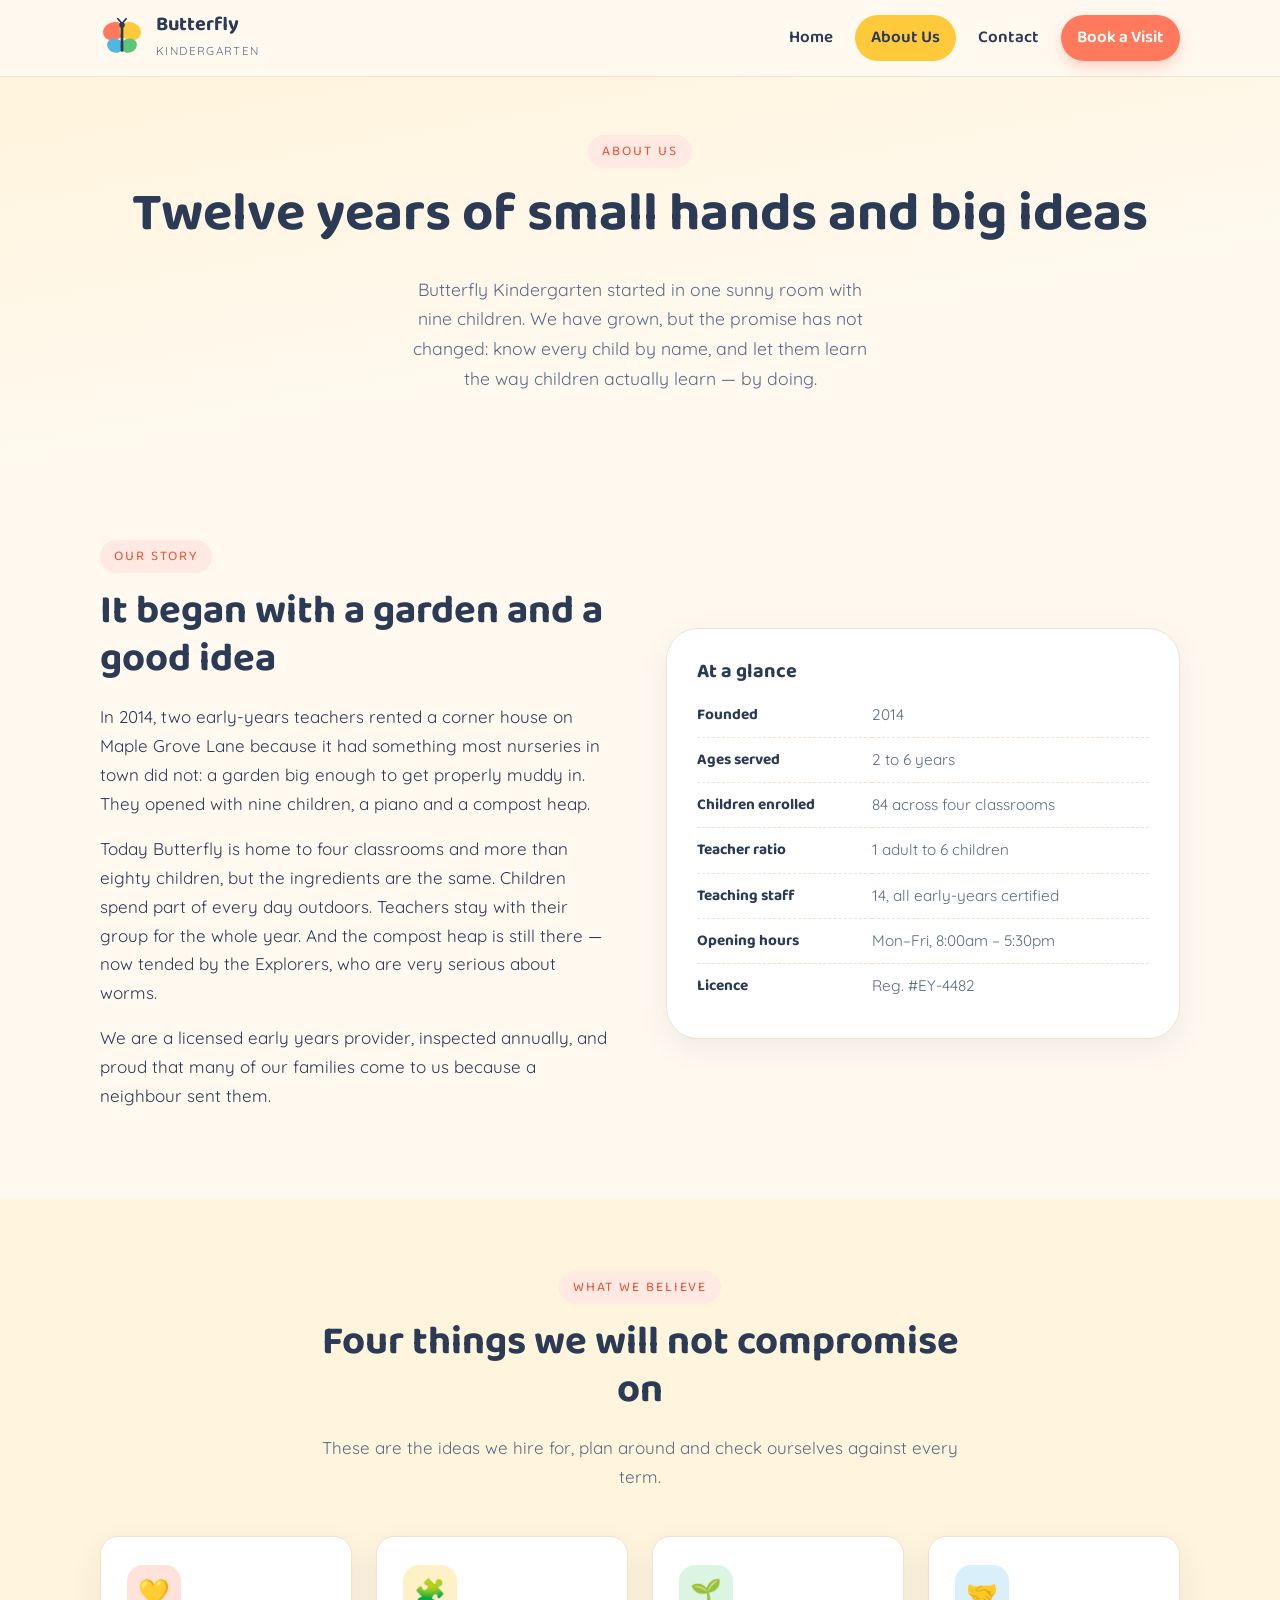
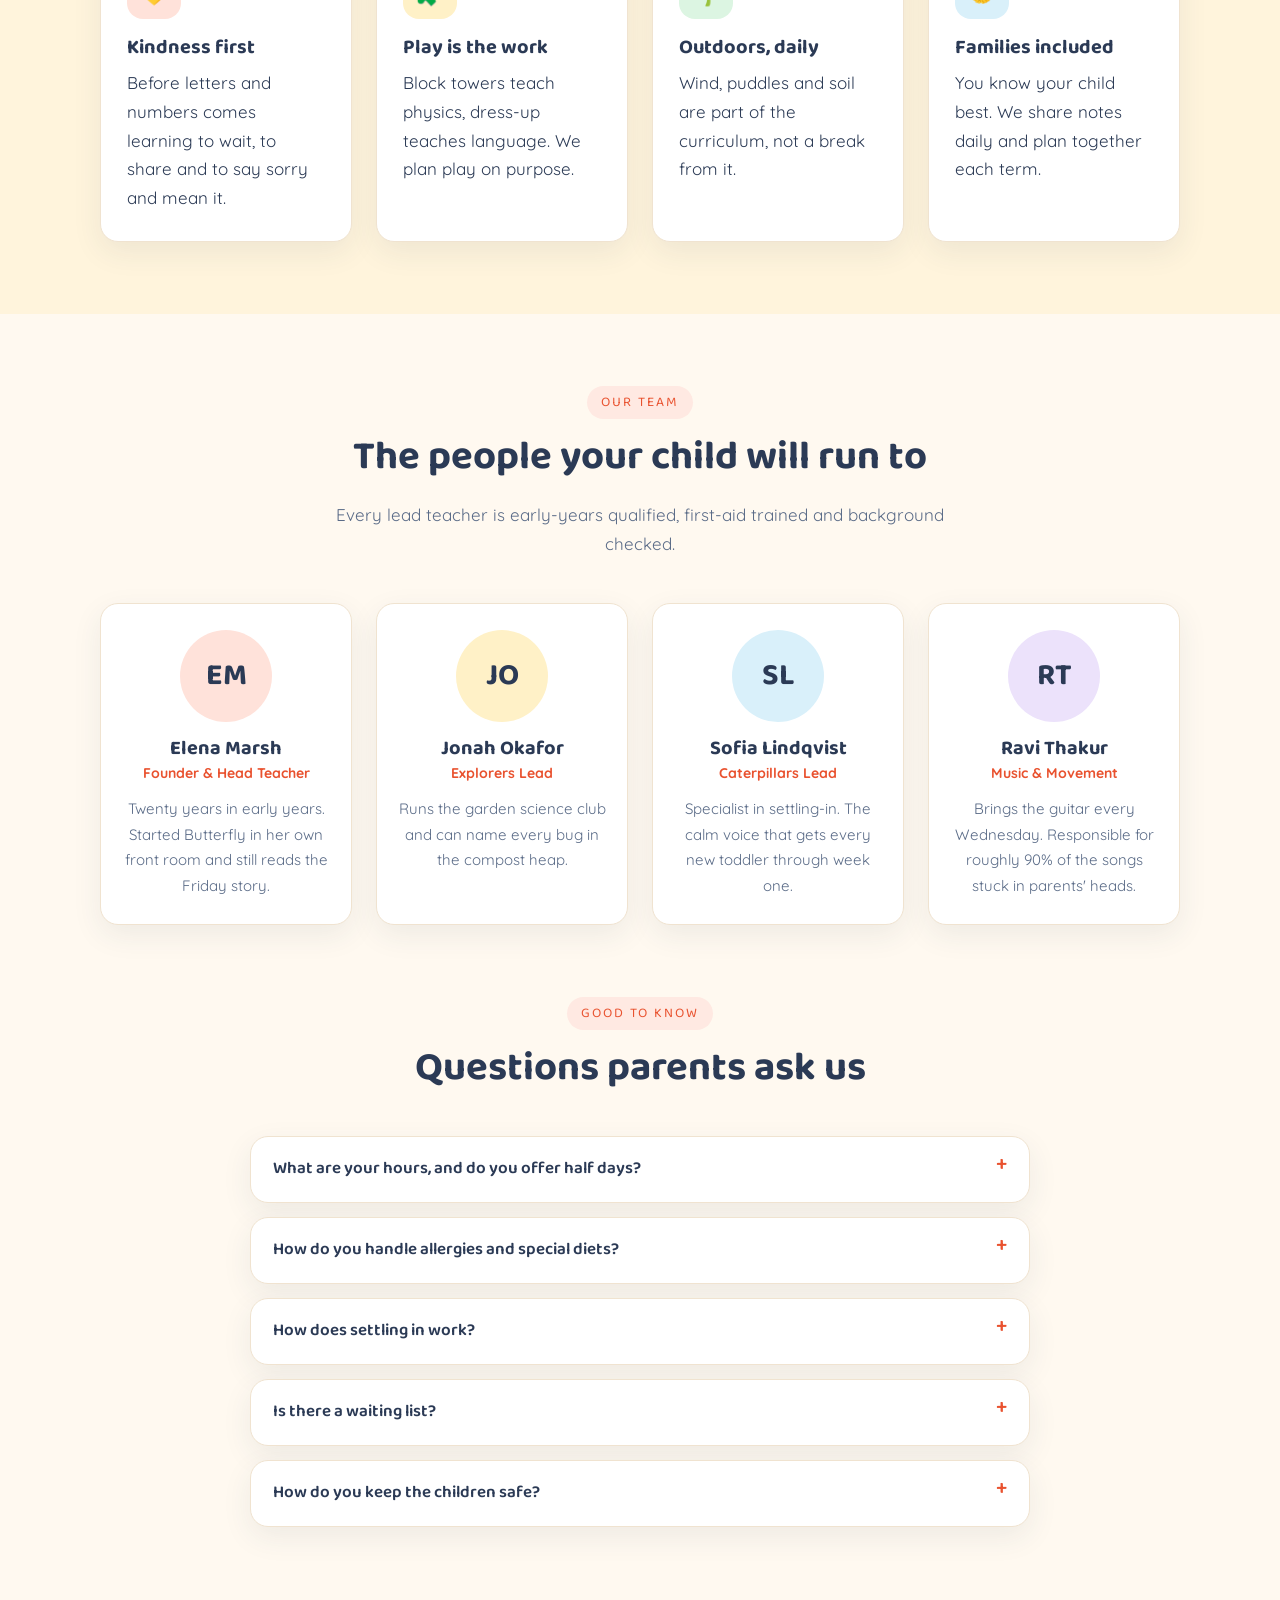
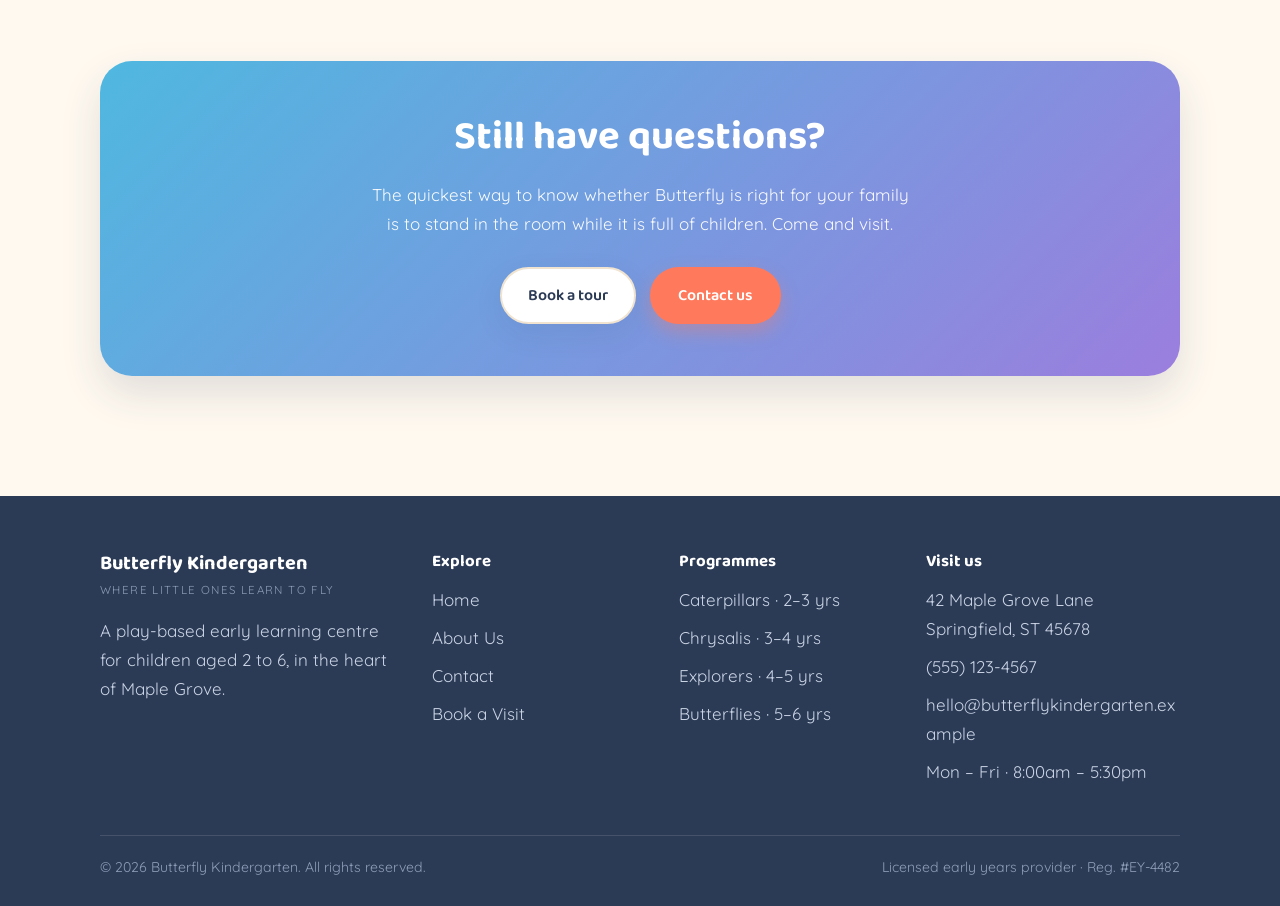
==== about.html @ 74ca659b "Add Butterfly Kindergarten website (home, about, contact) A static three-page site for a kindergarte" ====
<!DOCTYPE html>
<html lang="en">
<head>
<meta charset="utf-8">
<meta name="viewport" content="width=device-width, initial-scale=1">
<title>About Us — Butterfly Kindergarten</title>
<meta name="description" content="Our story, our values and the teachers who care for your child every day at Butterfly Kindergarten.">
<link rel="icon" href="data:image/svg+xml,<svg xmlns='http://www.w3.org/2000/svg' viewBox='0 0 100 100'><text y='.9em' font-size='90'>🦋</text></svg>">
<link rel="preconnect" href="https://fonts.googleapis.com">
<link rel="preconnect" href="https://fonts.gstatic.com" crossorigin>
<link href="https://fonts.googleapis.com/css2?family=Baloo+2:wght@500;600;700&family=Quicksand:wght@400;500;600;700&display=swap" rel="stylesheet">
<link rel="stylesheet" href="css/styles.css">
</head>
<body>
<a class="skip-link" href="#main">Skip to content</a>

<header class="site-header">
  <div class="wrap">
    <a class="brand" href="index.html">
      <svg class="brand__mark" viewBox="0 0 64 64" role="img" aria-hidden="true">
        <ellipse cx="20" cy="22" rx="16" ry="13" fill="#ff7a5c" transform="rotate(-20 20 22)"/>
        <ellipse cx="44" cy="22" rx="16" ry="13" fill="#ffc93c" transform="rotate(20 44 22)"/>
        <ellipse cx="22" cy="43" rx="12" ry="10" fill="#4fb8e0" transform="rotate(20 22 43)"/>
        <ellipse cx="42" cy="43" rx="12" ry="10" fill="#5fc47b" transform="rotate(-20 42 43)"/>
        <rect x="30" y="14" width="4" height="38" rx="2" fill="#2b3a55"/>
        <circle cx="32" cy="13" r="4" fill="#2b3a55"/>
        <path d="M32 11 L26 4 M32 11 L38 4" stroke="#2b3a55" stroke-width="2.5" stroke-linecap="round" fill="none"/>
      </svg>
      <span>
        <span class="brand__name">Butterfly</span>
        <span class="brand__tag">Kindergarten</span>
      </span>
    </a>

    <button class="nav-toggle" type="button" aria-expanded="false" aria-controls="primary-nav" aria-label="Toggle menu">
      <span></span><span></span><span></span>
    </button>

    <nav class="site-nav" id="primary-nav" aria-label="Main">
      <ul>
        <li><a href="index.html">Home</a></li>
        <li><a href="about.html" aria-current="page">About Us</a></li>
        <li><a href="contact.html">Contact</a></li>
        <li class="nav-cta"><a href="contact.html#enquiry">Book a Visit</a></li>
      </ul>
    </nav>
  </div>
</header>

<main id="main">

  <!-- Page hero -->
  <section class="hero">
    <div class="wrap" style="grid-template-columns:1fr; text-align:center; padding-block:58px;">
      <div>
        <span class="eyebrow">About us</span>
        <h1>Twelve years of small hands and big ideas</h1>
        <p class="hero__lead" style="margin-inline:auto;">
          Butterfly Kindergarten started in one sunny room with nine children.
          We have grown, but the promise has not changed: know every child by name,
          and let them learn the way children actually learn — by doing.
        </p>
      </div>
    </div>
  </section>

  <!-- Story -->
  <section class="section">
    <div class="wrap split">
      <div>
        <span class="eyebrow">Our story</span>
        <h2>It began with a garden and a good idea</h2>
        <p>
          In 2014, two early-years teachers rented a corner house on Maple Grove Lane
          because it had something most nurseries in town did not: a garden big enough
          to get properly muddy in. They opened with nine children, a piano and a
          compost heap.
        </p>
        <p>
          Today Butterfly is home to four classrooms and more than eighty children,
          but the ingredients are the same. Children spend part of every day outdoors.
          Teachers stay with their group for the whole year. And the compost heap is
          still there — now tended by the Explorers, who are very serious about worms.
        </p>
        <p>
          We are a licensed early years provider, inspected annually, and proud that
          many of our families come to us because a neighbour sent them.
        </p>
      </div>

      <div class="panel">
        <h3>At a glance</h3>
        <table class="hours-table">
          <tbody>
            <tr><th scope="row">Founded</th><td>2014</td></tr>
            <tr><th scope="row">Ages served</th><td>2 to 6 years</td></tr>
            <tr><th scope="row">Children enrolled</th><td>84 across four classrooms</td></tr>
            <tr><th scope="row">Teacher ratio</th><td>1 adult to 6 children</td></tr>
            <tr><th scope="row">Teaching staff</th><td>14, all early-years certified</td></tr>
            <tr><th scope="row">Opening hours</th><td>Mon–Fri, 8:00am – 5:30pm</td></tr>
            <tr><th scope="row">Licence</th><td>Reg. #EY-4482</td></tr>
          </tbody>
        </table>
      </div>
    </div>
  </section>

  <!-- Values -->
  <section class="section" style="background:#fff4dc;">
    <div class="wrap">
      <div class="section-head">
        <span class="eyebrow">What we believe</span>
        <h2>Four things we will not compromise on</h2>
        <p>These are the ideas we hire for, plan around and check ourselves against every term.</p>
      </div>

      <div class="grid grid--4">
        <article class="card">
          <div class="card__icon bg-coral" aria-hidden="true">💛</div>
          <h3>Kindness first</h3>
          <p>Before letters and numbers comes learning to wait, to share and to say sorry and mean it.</p>
        </article>
        <article class="card">
          <div class="card__icon bg-sun" aria-hidden="true">🧩</div>
          <h3>Play is the work</h3>
          <p>Block towers teach physics, dress-up teaches language. We plan play on purpose.</p>
        </article>
        <article class="card">
          <div class="card__icon bg-leaf" aria-hidden="true">🌱</div>
          <h3>Outdoors, daily</h3>
          <p>Wind, puddles and soil are part of the curriculum, not a break from it.</p>
        </article>
        <article class="card">
          <div class="card__icon bg-sky" aria-hidden="true">🤝</div>
          <h3>Families included</h3>
          <p>You know your child best. We share notes daily and plan together each term.</p>
        </article>
      </div>
    </div>
  </section>

  <!-- Team -->
  <section class="section">
    <div class="wrap">
      <div class="section-head">
        <span class="eyebrow">Our team</span>
        <h2>The people your child will run to</h2>
        <p>Every lead teacher is early-years qualified, first-aid trained and background checked.</p>
      </div>

      <div class="grid grid--4">
        <article class="teacher">
          <div class="teacher__avatar bg-coral" aria-hidden="true">EM</div>
          <h3>Elena Marsh</h3>
          <p class="role">Founder &amp; Head Teacher</p>
          <p>Twenty years in early years. Started Butterfly in her own front room and still reads the Friday story.</p>
        </article>
        <article class="teacher">
          <div class="teacher__avatar bg-sun" aria-hidden="true">JO</div>
          <h3>Jonah Okafor</h3>
          <p class="role">Explorers Lead</p>
          <p>Runs the garden science club and can name every bug in the compost heap.</p>
        </article>
        <article class="teacher">
          <div class="teacher__avatar bg-sky" aria-hidden="true">SL</div>
          <h3>Sofia Lindqvist</h3>
          <p class="role">Caterpillars Lead</p>
          <p>Specialist in settling-in. The calm voice that gets every new toddler through week one.</p>
        </article>
        <article class="teacher">
          <div class="teacher__avatar bg-grape" aria-hidden="true">RT</div>
          <h3>Ravi Thakur</h3>
          <p class="role">Music &amp; Movement</p>
          <p>Brings the guitar every Wednesday. Responsible for roughly 90% of the songs stuck in parents' heads.</p>
        </article>
      </div>
    </div>
  </section>

  <!-- FAQ -->
  <section class="section" style="padding-top:0;">
    <div class="wrap" style="max-width:820px;">
      <div class="section-head">
        <span class="eyebrow">Good to know</span>
        <h2>Questions parents ask us</h2>
      </div>

      <details>
        <summary>What are your hours, and do you offer half days?</summary>
        <p>We are open Monday to Friday, 8:00am to 5:30pm. Half-day places run 8:00am to 1:00pm and include lunch. Both options are available for every age group, subject to space.</p>
      </details>
      <details>
        <summary>How do you handle allergies and special diets?</summary>
        <p>All meals are cooked on site and we run a nut-free kitchen. Allergies and dietary needs are recorded at enrolment, displayed in the kitchen and reviewed with you each term.</p>
      </details>
      <details>
        <summary>How does settling in work?</summary>
        <p>New children come for two short visits with a parent before their first full day, then build up over the first week. Your child's lead teacher stays in touch daily until everyone feels at home.</p>
      </details>
      <details>
        <summary>Is there a waiting list?</summary>
        <p>Usually, yes — especially for September starts. We recommend registering interest six to nine months ahead. Siblings of current children are offered places first.</p>
      </details>
      <details>
        <summary>How do you keep the children safe?</summary>
        <p>Secure keypad entry, CCTV at all external doors, a signed daily pick-up list and staff background checks renewed every three years. Fire drills run monthly.</p>
      </details>
    </div>
  </section>

  <!-- CTA -->
  <section class="section section--tight">
    <div class="wrap">
      <div class="band">
        <h2>Still have questions?</h2>
        <p>The quickest way to know whether Butterfly is right for your family is to stand in the room while it is full of children. Come and visit.</p>
        <div class="hero__actions" style="justify-content:center;">
          <a class="btn btn--ghost" href="contact.html#enquiry">Book a tour</a>
          <a class="btn btn--primary" href="contact.html">Contact us</a>
        </div>
      </div>
    </div>
  </section>

</main>

<footer class="site-footer">
  <div class="wrap">
    <div class="footer-grid">
      <div>
        <span class="brand__name">Butterfly Kindergarten</span>
        <span class="brand__tag">Where little ones learn to fly</span>
        <p style="margin-top:14px;">A play-based early learning centre for children aged 2 to 6, in the heart of Maple Grove.</p>
      </div>
      <div>
        <h4>Explore</h4>
        <ul>
          <li><a href="index.html">Home</a></li>
          <li><a href="about.html">About Us</a></li>
          <li><a href="contact.html">Contact</a></li>
          <li><a href="contact.html#enquiry">Book a Visit</a></li>
        </ul>
      </div>
      <div>
        <h4>Programmes</h4>
        <ul>
          <li>Caterpillars · 2–3 yrs</li>
          <li>Chrysalis · 3–4 yrs</li>
          <li>Explorers · 4–5 yrs</li>
          <li>Butterflies · 5–6 yrs</li>
        </ul>
      </div>
      <div>
        <h4>Visit us</h4>
        <ul>
          <li>42 Maple Grove Lane<br>Springfield, ST 45678</li>
          <li><a href="tel:+15551234567">(555) 123-4567</a></li>
          <li><a href="mailto:hello@butterflykindergarten.example">hello@butterflykindergarten.example</a></li>
          <li>Mon – Fri · 8:00am – 5:30pm</li>
        </ul>
      </div>
    </div>
    <div class="footer-bottom">
      <span>&copy; <span data-year>2026</span> Butterfly Kindergarten. All rights reserved.</span>
      <span>Licensed early years provider · Reg. #EY-4482</span>
    </div>
  </div>
</footer>

<script src="js/main.js"></script>
</body>
</html>
---- css/styles.css ----
/* ==========================================================================
   Butterfly Kindergarten — shared stylesheet
   ========================================================================== */

:root {
  --sun: #ffc93c;
  --sun-dark: #f0ac00;
  --coral: #ff7a5c;
  --coral-dark: #e9522f;
  --sky: #4fb8e0;
  --leaf: #5fc47b;
  --grape: #9b7ede;

  --ink: #2b3a55;
  --ink-soft: #5a6b87;
  --cream: #fff9f0;
  --white: #ffffff;
  --line: #f0e3d0;

  --radius: 18px;
  --radius-lg: 32px;
  --shadow: 0 10px 30px rgba(43, 58, 85, 0.08);
  --shadow-lift: 0 18px 40px rgba(43, 58, 85, 0.14);

  --wrap: 1120px;
  --font-head: "Baloo 2", "Trebuchet MS", "Segoe UI", sans-serif;
  --font-body: "Quicksand", "Segoe UI", system-ui, sans-serif;
}

*,
*::before,
*::after { box-sizing: border-box; }

html { scroll-behavior: smooth; }

body {
  margin: 0;
  font-family: var(--font-body);
  font-size: 17px;
  line-height: 1.7;
  color: var(--ink);
  background: var(--cream);
  -webkit-font-smoothing: antialiased;
}

h1, h2, h3, h4 {
  font-family: var(--font-head);
  line-height: 1.2;
  color: var(--ink);
  margin: 0 0 0.5em;
}

h1 { font-size: clamp(2.1rem, 5vw, 3.4rem); }
h2 { font-size: clamp(1.7rem, 3.6vw, 2.5rem); }
h3 { font-size: 1.25rem; }

p { margin: 0 0 1rem; }

a { color: var(--coral-dark); }

img { max-width: 100%; display: block; }

.wrap {
  width: 100%;
  max-width: var(--wrap);
  margin-inline: auto;
  padding-inline: 20px;
}

.section { padding: 72px 0; }
.section--tight { padding: 48px 0; }

.section-head {
  max-width: 640px;
  margin: 0 auto 44px;
  text-align: center;
}

.section-head p {
  color: var(--ink-soft);
  margin-bottom: 0;
}

.eyebrow {
  display: inline-block;
  font-family: var(--font-head);
  font-size: 0.85rem;
  letter-spacing: 0.14em;
  text-transform: uppercase;
  color: var(--coral-dark);
  background: #ffe9e2;
  border-radius: 999px;
  padding: 5px 14px;
  margin-bottom: 14px;
}

.skip-link {
  position: absolute;
  left: -9999px;
  top: 0;
  background: var(--ink);
  color: #fff;
  padding: 10px 18px;
  border-radius: 0 0 var(--radius) 0;
  z-index: 100;
}

.skip-link:focus { left: 0; }

:focus-visible {
  outline: 3px solid var(--sky);
  outline-offset: 3px;
  border-radius: 6px;
}

/* --- Buttons --------------------------------------------------------- */

.btn {
  display: inline-flex;
  align-items: center;
  gap: 8px;
  font-family: var(--font-head);
  font-size: 1rem;
  font-weight: 600;
  text-decoration: none;
  padding: 13px 26px;
  border-radius: 999px;
  border: 2px solid transparent;
  cursor: pointer;
  transition: transform 0.15s ease, box-shadow 0.15s ease, background 0.15s ease;
}

.btn:hover { transform: translateY(-2px); }

.btn--primary {
  background: var(--coral);
  color: #fff;
  box-shadow: 0 8px 18px rgba(255, 122, 92, 0.35);
}

.btn--primary:hover { background: var(--coral-dark); }

.btn--ghost {
  background: var(--white);
  color: var(--ink);
  border-color: var(--line);
  box-shadow: var(--shadow);
}

.btn--ghost:hover { border-color: var(--sun); }

/* --- Header / navigation --------------------------------------------- */

.site-header {
  position: sticky;
  top: 0;
  z-index: 50;
  background: rgba(255, 249, 240, 0.92);
  backdrop-filter: blur(8px);
  border-bottom: 1px solid var(--line);
}

.site-header .wrap {
  display: flex;
  align-items: center;
  justify-content: space-between;
  gap: 16px;
  min-height: 76px;
}

.brand {
  display: flex;
  align-items: center;
  gap: 12px;
  text-decoration: none;
  color: var(--ink);
}

.brand__mark {
  width: 44px;
  height: 44px;
  flex: none;
}

.brand__name {
  font-family: var(--font-head);
  font-size: 1.25rem;
  font-weight: 700;
  line-height: 1.1;
  display: block;
}

.brand__tag {
  font-size: 0.72rem;
  letter-spacing: 0.12em;
  text-transform: uppercase;
  color: var(--ink-soft);
}

.nav-toggle {
  display: none;
  background: var(--white);
  border: 1px solid var(--line);
  border-radius: 12px;
  padding: 9px 11px;
  cursor: pointer;
}

.nav-toggle span {
  display: block;
  width: 22px;
  height: 2px;
  background: var(--ink);
  border-radius: 2px;
}

.nav-toggle span + span { margin-top: 5px; }

.site-nav ul {
  display: flex;
  align-items: center;
  gap: 6px;
  list-style: none;
  margin: 0;
  padding: 0;
}

.site-nav a {
  display: block;
  font-family: var(--font-head);
  font-weight: 600;
  text-decoration: none;
  color: var(--ink);
  padding: 9px 16px;
  border-radius: 999px;
}

.site-nav a:hover { background: #ffeec9; }

.site-nav a[aria-current="page"] {
  background: var(--sun);
  color: var(--ink);
}

.site-nav .nav-cta a {
  background: var(--coral);
  color: #fff;
  box-shadow: 0 6px 14px rgba(255, 122, 92, 0.3);
}

.site-nav .nav-cta a:hover { background: var(--coral-dark); }

/* --- Hero ------------------------------------------------------------- */

.hero {
  position: relative;
  overflow: hidden;
  background: linear-gradient(170deg, #fff4dc 0%, var(--cream) 70%);
}

.hero .wrap {
  display: grid;
  grid-template-columns: 1.05fr 0.95fr;
  gap: 48px;
  align-items: center;
  padding-block: 72px;
}

.hero__title span { color: var(--coral-dark); }

.hero__lead {
  font-size: 1.1rem;
  color: var(--ink-soft);
  max-width: 48ch;
}

.hero__actions {
  display: flex;
  flex-wrap: wrap;
  gap: 14px;
  margin-top: 28px;
}

.hero__facts {
  display: grid;
  grid-template-columns: repeat(3, auto);
  justify-content: start;
  gap: 28px;
  margin-top: 40px;
  padding-top: 26px;
  border-top: 1px dashed var(--line);
}

.fact strong {
  display: block;
  font-family: var(--font-head);
  font-size: 1.8rem;
  color: var(--coral-dark);
  line-height: 1;
}

.fact span {
  font-size: 0.86rem;
  color: var(--ink-soft);
}

.hero__art {
  background: var(--white);
  border-radius: var(--radius-lg);
  padding: 22px;
  box-shadow: var(--shadow-lift);
  transform: rotate(-1.5deg);
}

.hero__art svg { border-radius: var(--radius); }

/* --- Cards ------------------------------------------------------------ */

.grid {
  display: grid;
  gap: 24px;
}

.grid--3 { grid-template-columns: repeat(3, 1fr); }
.grid--4 { grid-template-columns: repeat(4, 1fr); }
.grid--2 { grid-template-columns: repeat(2, 1fr); }

.card {
  background: var(--white);
  border: 1px solid var(--line);
  border-radius: var(--radius);
  padding: 28px 26px;
  box-shadow: var(--shadow);
  transition: transform 0.18s ease, box-shadow 0.18s ease;
}

.card:hover {
  transform: translateY(-4px);
  box-shadow: var(--shadow-lift);
}

.card p:last-child { margin-bottom: 0; }

.card__icon {
  width: 54px;
  height: 54px;
  display: grid;
  place-items: center;
  border-radius: 16px;
  font-size: 1.6rem;
  margin-bottom: 16px;
}

.bg-sun   { background: #fff1c7; }
.bg-coral { background: #ffe2da; }
.bg-sky   { background: #d9f0fa; }
.bg-leaf  { background: #dcf5e2; }
.bg-grape { background: #ece2fb; }

.card__meta {
  display: inline-block;
  font-size: 0.82rem;
  font-weight: 700;
  color: var(--ink-soft);
  background: var(--cream);
  border-radius: 999px;
  padding: 3px 12px;
  margin-bottom: 12px;
}

/* --- Split feature ---------------------------------------------------- */

.split {
  display: grid;
  grid-template-columns: 1fr 1fr;
  gap: 52px;
  align-items: center;
}

.checklist {
  list-style: none;
  margin: 0;
  padding: 0;
}

.checklist li {
  position: relative;
  padding-left: 34px;
  margin-bottom: 12px;
}

.checklist li::before {
  content: "✓";
  position: absolute;
  left: 0;
  top: 2px;
  width: 22px;
  height: 22px;
  display: grid;
  place-items: center;
  font-size: 0.78rem;
  font-weight: 700;
  color: #fff;
  background: var(--leaf);
  border-radius: 50%;
}

.panel {
  background: var(--white);
  border: 1px solid var(--line);
  border-radius: var(--radius-lg);
  padding: 30px;
  box-shadow: var(--shadow);
}

/* --- Schedule / timeline --------------------------------------------- */

.timeline {
  list-style: none;
  margin: 0;
  padding: 0;
  border-left: 3px dotted var(--sun);
}

.timeline li {
  position: relative;
  padding: 0 0 24px 26px;
}

.timeline li::before {
  content: "";
  position: absolute;
  left: -9px;
  top: 8px;
  width: 15px;
  height: 15px;
  background: var(--coral);
  border: 3px solid var(--cream);
  border-radius: 50%;
}

.timeline time {
  display: block;
  font-family: var(--font-head);
  font-weight: 700;
  color: var(--coral-dark);
}

.timeline p {
  margin: 2px 0 0;
  color: var(--ink-soft);
}

/* --- Band (colour block) --------------------------------------------- */

.band {
  background: linear-gradient(135deg, var(--sky), var(--grape));
  color: #fff;
  border-radius: var(--radius-lg);
  padding: 52px 44px;
  text-align: center;
  box-shadow: var(--shadow-lift);
}

.band h2 { color: #fff; }

.band p {
  max-width: 54ch;
  margin-inline: auto;
  opacity: 0.95;
}

.band .btn--ghost { color: var(--ink); }

/* --- Testimonials ----------------------------------------------------- */

.quote {
  background: var(--white);
  border: 1px solid var(--line);
  border-left: 5px solid var(--sun);
  border-radius: var(--radius);
  padding: 26px;
  box-shadow: var(--shadow);
}

.quote blockquote {
  margin: 0 0 14px;
  font-size: 1.02rem;
  font-style: italic;
  color: var(--ink);
}

.quote figcaption {
  font-size: 0.9rem;
  color: var(--ink-soft);
}

.quote figcaption strong {
  display: block;
  font-family: var(--font-head);
  color: var(--ink);
  font-style: normal;
}

/* --- Team ------------------------------------------------------------- */

.teacher {
  text-align: center;
  background: var(--white);
  border: 1px solid var(--line);
  border-radius: var(--radius);
  padding: 26px 20px;
  box-shadow: var(--shadow);
}

.teacher__avatar {
  width: 92px;
  height: 92px;
  margin: 0 auto 14px;
  border-radius: 50%;
  display: grid;
  place-items: center;
  font-family: var(--font-head);
  font-size: 1.9rem;
  font-weight: 700;
  color: var(--ink);
}

.teacher h3 { margin-bottom: 2px; }

.teacher .role {
  font-size: 0.88rem;
  font-weight: 700;
  color: var(--coral-dark);
  margin-bottom: 10px;
}

.teacher p {
  font-size: 0.94rem;
  color: var(--ink-soft);
  margin-bottom: 0;
}

/* --- Contact ---------------------------------------------------------- */

.contact-grid {
  display: grid;
  grid-template-columns: 1fr 1.15fr;
  gap: 40px;
  align-items: start;
}

.contact-grid > *,
.split > *,
.grid > * { min-width: 0; }

.info-list {
  list-style: none;
  margin: 0 0 28px;
  padding: 0;
}

.info-list li {
  display: flex;
  gap: 14px;
  padding: 14px 0;
  border-bottom: 1px dashed var(--line);
}

.info-list li:last-child { border-bottom: 0; }

.info-list .ico {
  flex: none;
  width: 42px;
  height: 42px;
  display: grid;
  place-items: center;
  border-radius: 12px;
  font-size: 1.2rem;
}

.info-list strong {
  display: block;
  font-family: var(--font-head);
}

.info-list a {
  color: var(--ink);
  overflow-wrap: anywhere;
}

.site-footer a { overflow-wrap: anywhere; }

.hours-table {
  width: 100%;
  border-collapse: collapse;
  font-size: 0.96rem;
}

.hours-table th,
.hours-table td {
  text-align: left;
  padding: 9px 0;
  border-bottom: 1px dashed var(--line);
}

.hours-table th { font-family: var(--font-head); }
.hours-table tr:last-child th,
.hours-table tr:last-child td { border-bottom: 0; }
.hours-table td { color: var(--ink-soft); }

/* --- Form ------------------------------------------------------------- */

.form-card {
  background: var(--white);
  border: 1px solid var(--line);
  border-radius: var(--radius-lg);
  padding: 34px;
  box-shadow: var(--shadow);
}

.field { margin-bottom: 18px; }

.field-row {
  display: grid;
  grid-template-columns: 1fr 1fr;
  gap: 18px;
}

label {
  display: block;
  font-family: var(--font-head);
  font-weight: 600;
  font-size: 0.95rem;
  margin-bottom: 6px;
}

.req { color: var(--coral-dark); }

input,
select,
textarea {
  width: 100%;
  font-family: inherit;
  font-size: 1rem;
  color: var(--ink);
  background: var(--cream);
  border: 2px solid var(--line);
  border-radius: 14px;
  padding: 12px 14px;
  transition: border-color 0.15s ease, background 0.15s ease;
}

input:focus,
select:focus,
textarea:focus {
  background: var(--white);
  border-color: var(--sky);
  outline: none;
}

textarea { resize: vertical; min-height: 130px; }

.error-msg {
  display: block;
  min-height: 18px;
  font-size: 0.84rem;
  font-weight: 600;
  color: var(--coral-dark);
  margin-top: 5px;
}

.field.has-error input,
.field.has-error select,
.field.has-error textarea { border-color: var(--coral); }

.form-note {
  font-size: 0.86rem;
  color: var(--ink-soft);
  margin: 14px 0 0;
}

.form-status {
  display: none;
  margin-bottom: 20px;
  padding: 14px 18px;
  border-radius: 14px;
  background: #dcf5e2;
  border: 1px solid var(--leaf);
  font-weight: 600;
}

.form-status.is-visible { display: block; }

.map-embed {
  margin-top: 26px;
  border: 1px solid var(--line);
  border-radius: var(--radius);
  overflow: hidden;
  box-shadow: var(--shadow);
}

.map-embed iframe {
  display: block;
  width: 100%;
  height: 300px;
  border: 0;
  /* Shows through if the embed is blocked or offline. */
  background: #dcf5e2 repeating-linear-gradient(
    45deg, transparent 0 14px, rgba(95, 196, 123, .18) 14px 28px);
}

.map-caption {
  display: flex;
  flex-wrap: wrap;
  gap: 8px;
  justify-content: space-between;
  align-items: center;
  margin: 0;
  padding: 12px 16px;
  font-size: 0.88rem;
  color: var(--ink-soft);
  background: var(--white);
  border-top: 1px solid var(--line);
}

/* --- FAQ -------------------------------------------------------------- */

details {
  background: var(--white);
  border: 1px solid var(--line);
  border-radius: var(--radius);
  padding: 18px 22px;
  margin-bottom: 14px;
  box-shadow: var(--shadow);
}

summary {
  font-family: var(--font-head);
  font-weight: 600;
  cursor: pointer;
  list-style: none;
}

summary::-webkit-details-marker { display: none; }

summary::after {
  content: "+";
  float: right;
  color: var(--coral-dark);
  font-size: 1.3rem;
  line-height: 1;
}

details[open] summary::after { content: "–"; }

details p {
  margin: 12px 0 0;
  color: var(--ink-soft);
}

/* --- Footer ----------------------------------------------------------- */

.site-footer {
  background: var(--ink);
  color: #c9d3e4;
  margin-top: 72px;
  padding: 56px 0 26px;
}

.site-footer h4 {
  color: #fff;
  font-size: 1.05rem;
  margin-bottom: 14px;
}

.footer-grid {
  display: grid;
  grid-template-columns: 1.4fr 1fr 1fr 1.2fr;
  gap: 36px;
}

.site-footer a {
  color: #c9d3e4;
  text-decoration: none;
}

.site-footer a:hover {
  color: var(--sun);
  text-decoration: underline;
}

.site-footer ul {
  list-style: none;
  margin: 0;
  padding: 0;
}

.site-footer li { margin-bottom: 9px; }

.site-footer .brand__name { color: #fff; }
.site-footer .brand__tag { color: #8e9db8; }

.footer-bottom {
  margin-top: 40px;
  padding-top: 20px;
  border-top: 1px solid rgba(255, 255, 255, 0.12);
  display: flex;
  flex-wrap: wrap;
  gap: 12px;
  justify-content: space-between;
  font-size: 0.88rem;
  color: #8e9db8;
}

/* --- Responsive ------------------------------------------------------- */

@media (max-width: 960px) {
  .hero .wrap { grid-template-columns: 1fr; padding-block: 52px; }
  .hero__art { order: -1; transform: none; }
  .grid--4 { grid-template-columns: repeat(2, 1fr); }
  .grid--3 { grid-template-columns: repeat(2, 1fr); }
  .split,
  .contact-grid { grid-template-columns: 1fr; gap: 34px; }
  .footer-grid { grid-template-columns: 1fr 1fr; }
}

@media (max-width: 720px) {
  .nav-toggle { display: block; }

  .site-nav {
    position: absolute;
    top: 100%;
    left: 0;
    right: 0;
    background: var(--white);
    border-bottom: 1px solid var(--line);
    box-shadow: var(--shadow);
    display: none;
    padding: 12px 20px 20px;
  }

  .site-nav.is-open { display: block; }

  .site-nav ul {
    flex-direction: column;
    align-items: stretch;
    gap: 4px;
  }

  .site-nav a { padding: 12px 16px; }
  .site-nav .nav-cta a { text-align: center; }

  .grid--3,
  .grid--4,
  .grid--2,
  .field-row { grid-template-columns: 1fr; }

  .hero__facts { grid-template-columns: repeat(2, auto); gap: 20px 24px; }
  .section { padding: 52px 0; }
  .band { padding: 38px 24px; }
  .form-card { padding: 24px; }
  .footer-grid { grid-template-columns: 1fr; }
}

@media (prefers-reduced-motion: reduce) {
  html { scroll-behavior: auto; }
  *, *::before, *::after {
    animation-duration: 0.001ms !important;
    transition-duration: 0.001ms !important;
  }
}
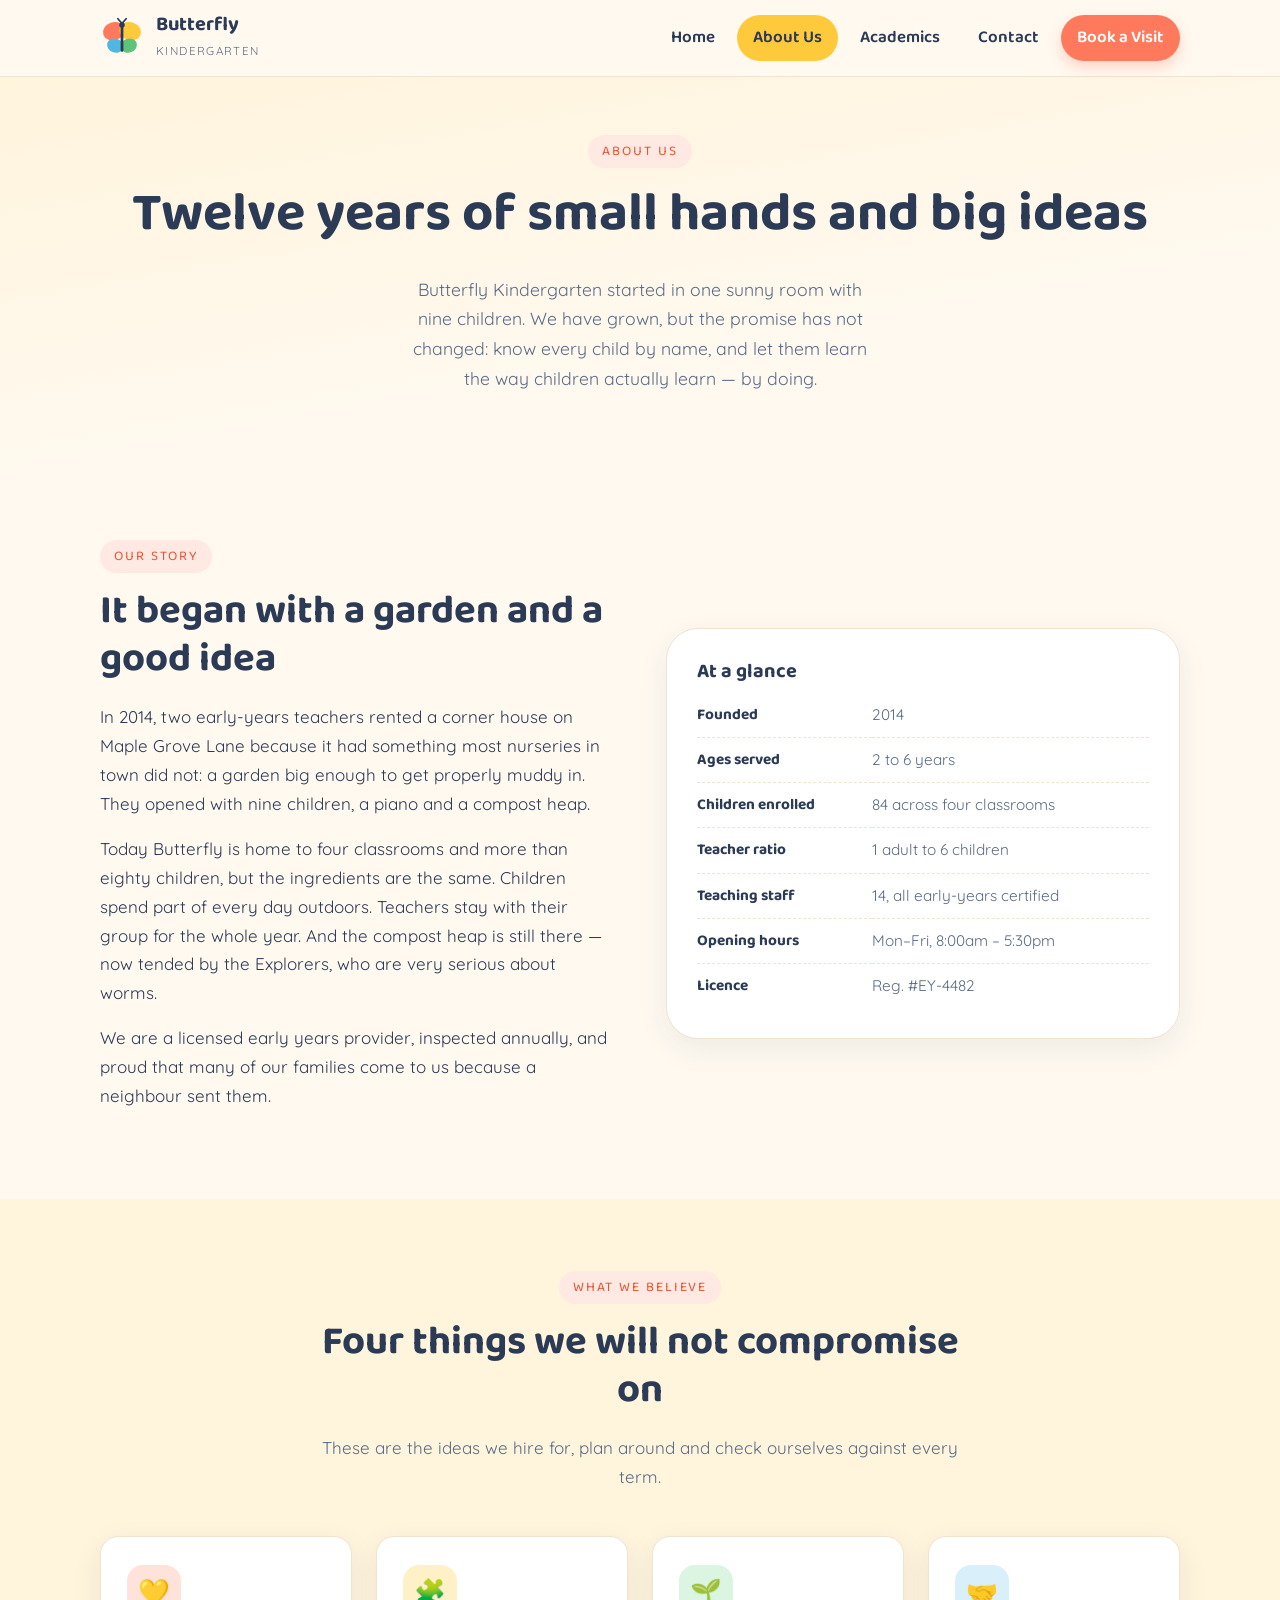
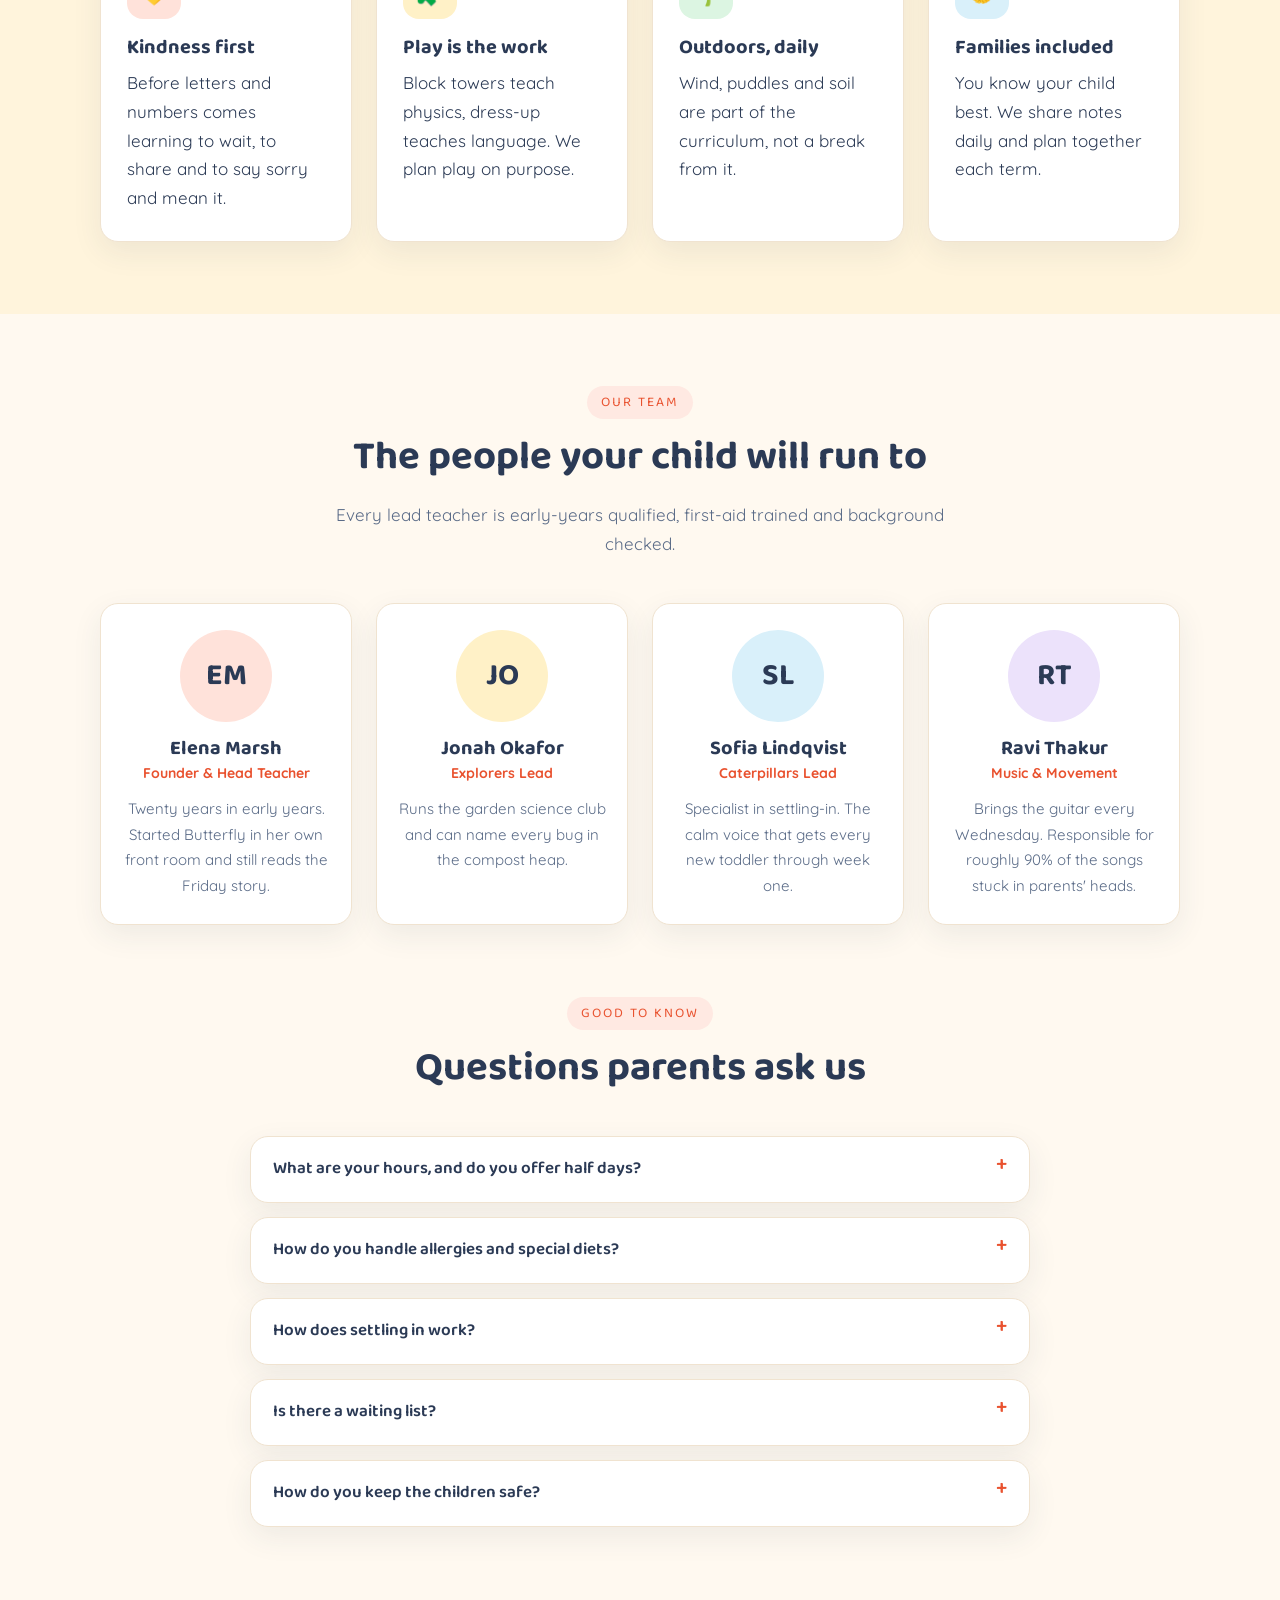
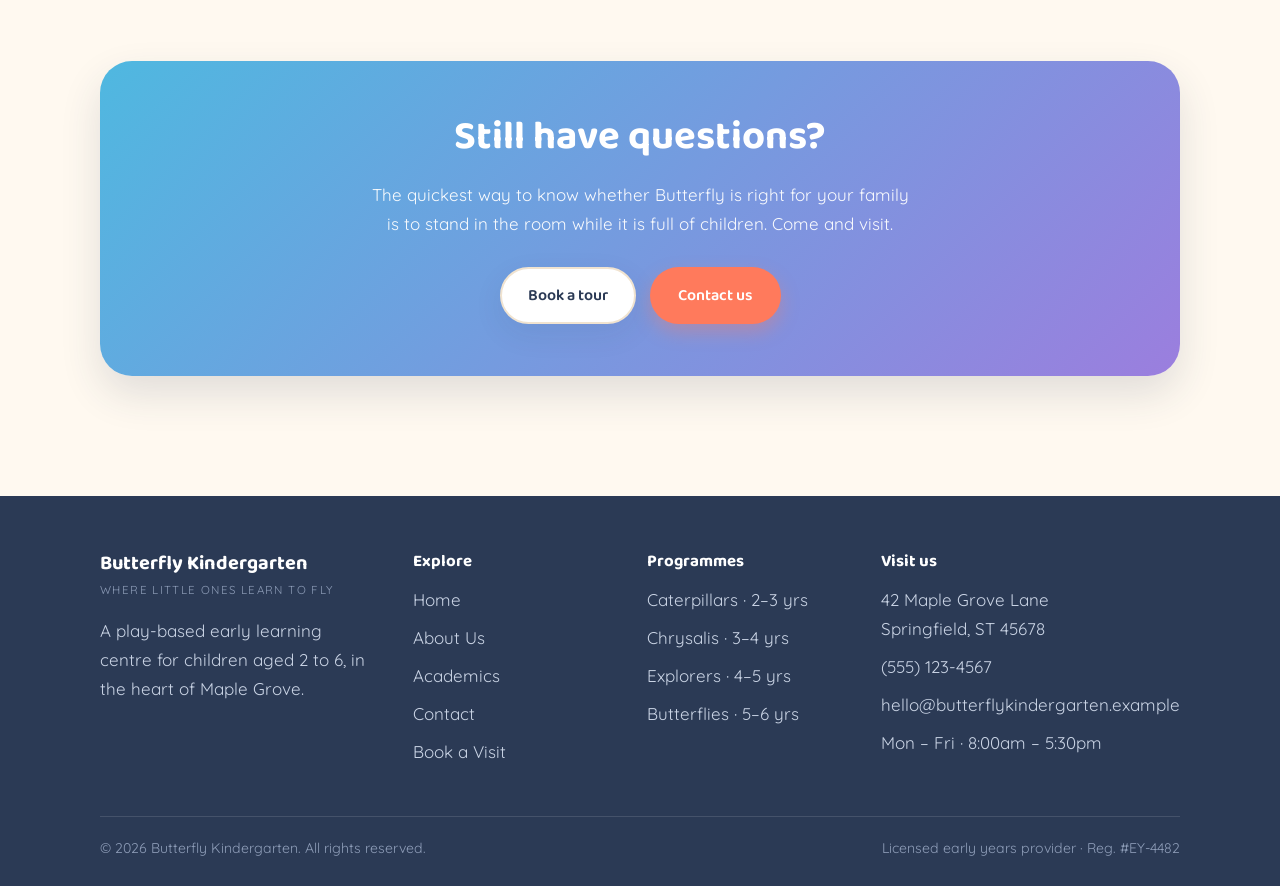
==== commit 9dd00371: "Add Academics page and link it from every page A fourth page covering the curriculum, which the exis" ====
--- a/about.html
+++ b/about.html
@@ -40,6 +40,7 @@
       <ul>
         <li><a href="index.html">Home</a></li>
         <li><a href="about.html" aria-current="page">About Us</a></li>
+        <li><a href="academics.html">Academics</a></li>
         <li><a href="contact.html">Contact</a></li>
         <li class="nav-cta"><a href="contact.html#enquiry">Book a Visit</a></li>
       </ul>
@@ -237,6 +238,7 @@
         <ul>
           <li><a href="index.html">Home</a></li>
           <li><a href="about.html">About Us</a></li>
+          <li><a href="academics.html">Academics</a></li>
           <li><a href="contact.html">Contact</a></li>
           <li><a href="contact.html#enquiry">Book a Visit</a></li>
         </ul>
@@ -244,10 +246,10 @@
       <div>
         <h4>Programmes</h4>
         <ul>
-          <li>Caterpillars · 2–3 yrs</li>
-          <li>Chrysalis · 3–4 yrs</li>
-          <li>Explorers · 4–5 yrs</li>
-          <li>Butterflies · 5–6 yrs</li>
+          <li><a href="academics.html">Caterpillars · 2–3 yrs</a></li>
+          <li><a href="academics.html">Chrysalis · 3–4 yrs</a></li>
+          <li><a href="academics.html">Explorers · 4–5 yrs</a></li>
+          <li><a href="academics.html">Butterflies · 5–6 yrs</a></li>
         </ul>
       </div>
       <div>
--- a/css/styles.css
+++ b/css/styles.css
@@ -92,6 +92,19 @@
   border-radius: 999px;
   padding: 5px 14px;
   margin-bottom: 14px;
+}
+
+.visually-hidden {
+  position: absolute;
+  width: 1px;
+  height: 1px;
+  margin: -1px;
+  padding: 0;
+  overflow: hidden;
+  clip: rect(0 0 0 0);
+  clip-path: inset(50%);
+  white-space: nowrap;
+  border: 0;
 }
 
 .skip-link {
@@ -589,8 +602,6 @@
   overflow-wrap: anywhere;
 }
 
-.site-footer a { overflow-wrap: anywhere; }
-
 .hours-table {
   width: 100%;
   border-collapse: collapse;
@@ -724,6 +735,115 @@
   border-top: 1px solid var(--line);
 }
 
+/* --- Data table (weekly timetable) ------------------------------------ */
+
+.table-card {
+  background: var(--white);
+  border: 1px solid var(--line);
+  border-radius: var(--radius);
+  box-shadow: var(--shadow);
+  overflow-x: auto;
+  -webkit-overflow-scrolling: touch;
+}
+
+.data-table {
+  width: 100%;
+  min-width: 640px;
+  border-collapse: collapse;
+  font-size: 0.93rem;
+}
+
+.data-table th,
+.data-table td {
+  text-align: left;
+  padding: 14px 16px;
+  border-bottom: 1px solid var(--line);
+  vertical-align: top;
+}
+
+.data-table thead th {
+  font-family: var(--font-head);
+  font-size: 0.86rem;
+  letter-spacing: 0.06em;
+  text-transform: uppercase;
+  color: var(--ink-soft);
+  background: var(--cream);
+  border-bottom: 2px solid var(--line);
+  position: sticky;
+  top: 0;
+}
+
+.data-table tbody th {
+  font-family: var(--font-head);
+  white-space: nowrap;
+  color: var(--coral-dark);
+}
+
+.data-table tbody tr:last-child th,
+.data-table tbody tr:last-child td { border-bottom: 0; }
+
+.data-table tbody tr:hover { background: #fffaf2; }
+
+.table-note {
+  font-size: 0.86rem;
+  color: var(--ink-soft);
+  margin: 12px 0 0;
+}
+
+/* --- Stage cards (curriculum by age) ---------------------------------- */
+
+.stage {
+  background: var(--white);
+  border: 1px solid var(--line);
+  border-top: 5px solid var(--sun);
+  border-radius: var(--radius);
+  padding: 26px 24px;
+  box-shadow: var(--shadow);
+}
+
+.stage--coral { border-top-color: var(--coral); }
+.stage--sky   { border-top-color: var(--sky); }
+.stage--leaf  { border-top-color: var(--leaf); }
+
+.stage h3 { margin-bottom: 2px; }
+
+.stage__age {
+  display: block;
+  font-size: 0.86rem;
+  font-weight: 700;
+  color: var(--ink-soft);
+  margin-bottom: 14px;
+}
+
+.goal-list {
+  list-style: none;
+  margin: 0;
+  padding: 0;
+  font-size: 0.94rem;
+}
+
+.goal-list li {
+  position: relative;
+  padding-left: 22px;
+  margin-bottom: 9px;
+  color: var(--ink-soft);
+}
+
+.goal-list li::before {
+  content: "";
+  position: absolute;
+  left: 0;
+  top: 9px;
+  width: 8px;
+  height: 8px;
+  border-radius: 50%;
+  background: var(--sun);
+}
+
+.stage--coral .goal-list li::before { background: var(--coral); }
+.stage--sky   .goal-list li::before { background: var(--sky); }
+.stage--leaf  .goal-list li::before { background: var(--leaf); }
+
 /* --- FAQ -------------------------------------------------------------- */
 
 details {
@@ -783,6 +903,7 @@
 .site-footer a {
   color: #c9d3e4;
   text-decoration: none;
+  overflow-wrap: break-word;
 }
 
 .site-footer a:hover {
